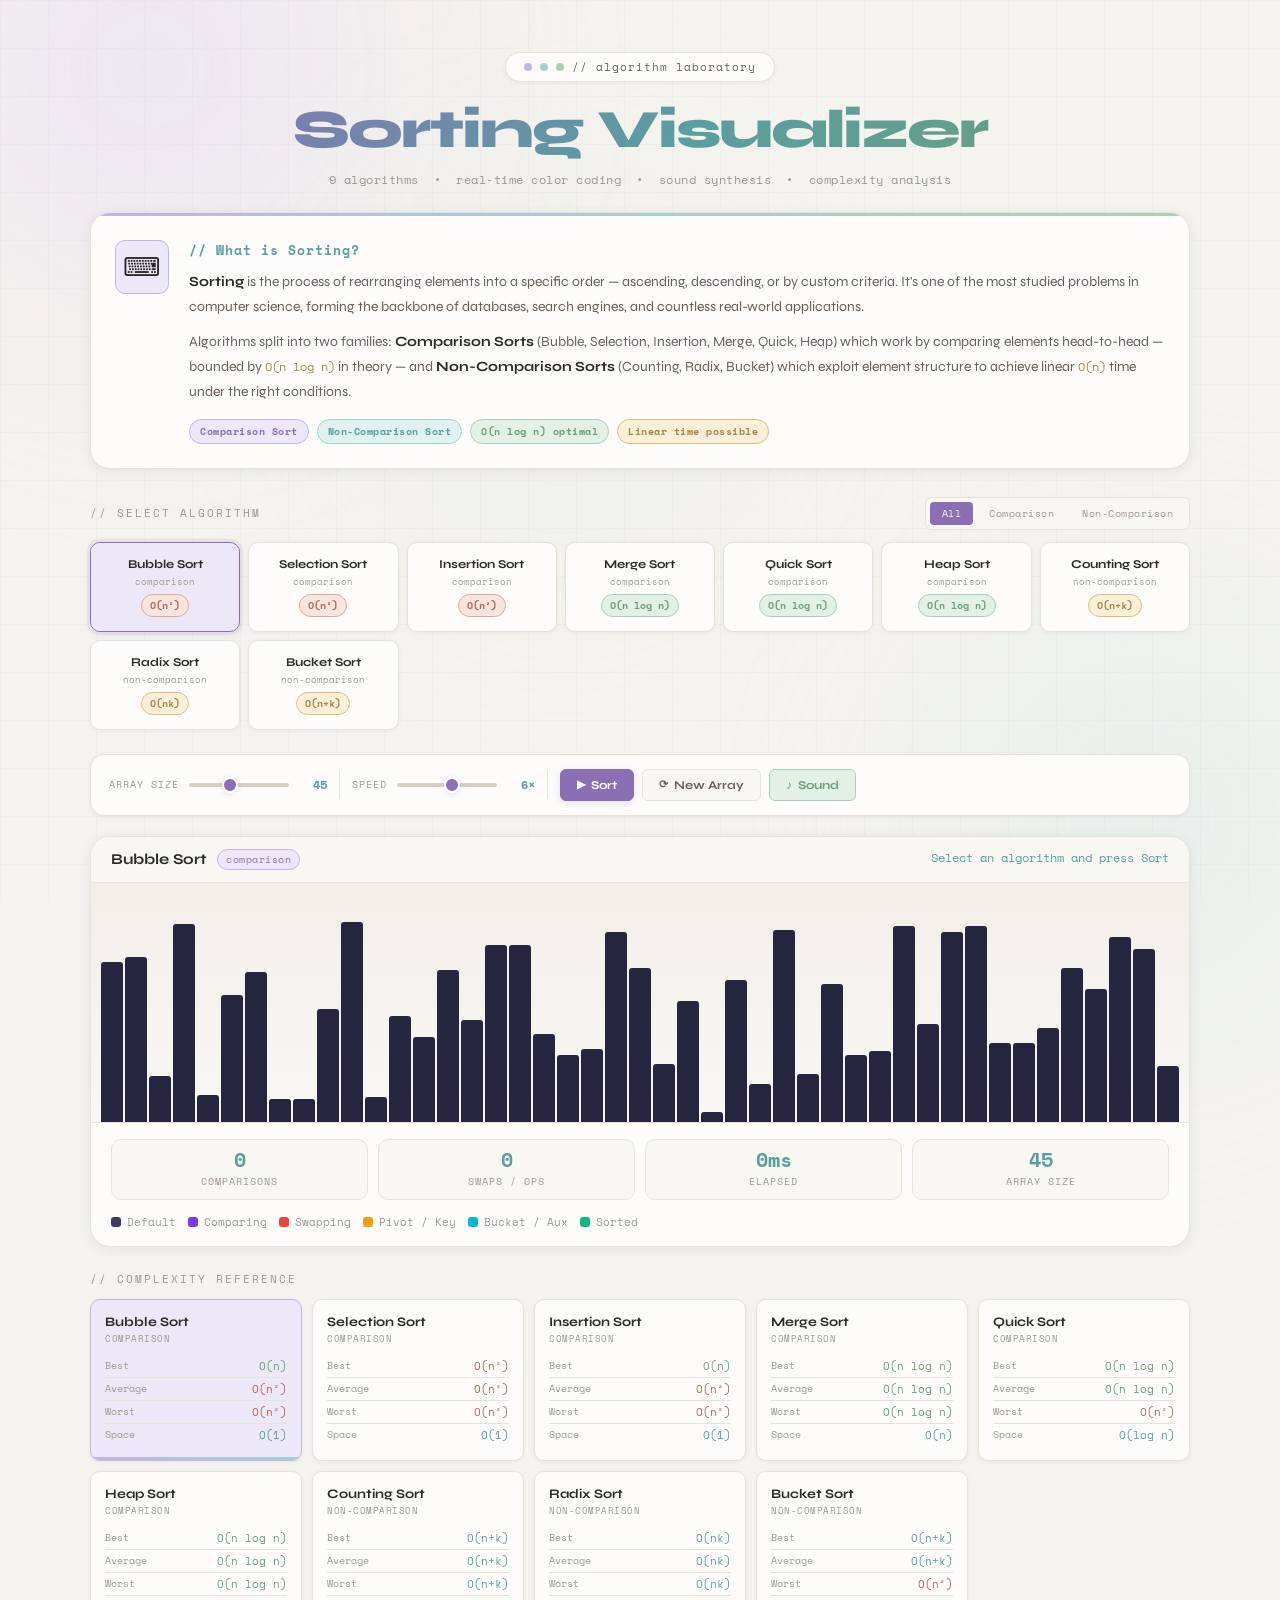
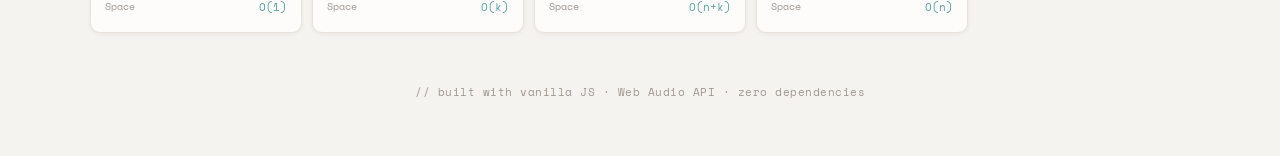
==== beginner/Sorting Visualizer/index.html @ 3b500857 "Refined sorting visualizer theme and updated algorithm theory section" ====
<!DOCTYPE html>
<html lang="en">
<head>
  <meta charset="UTF-8" />
  <meta name="viewport" content="width=device-width, initial-scale=1.0" />
  <title>Sorting Visualizer</title>
  <link rel="preconnect" href="https://fonts.googleapis.com" />
  <link rel="preconnect" href="https://fonts.gstatic.com" crossorigin />
  <link href="https://fonts.googleapis.com/css2?family=Space+Mono:ital,wght@0,400;0,700;1,400&family=Syne:wght@400;600;700;800&display=swap" rel="stylesheet" />
  <link rel="stylesheet" href="style.css" />
</head>
<body>

  <div class="bg-grid"></div>
  <div class="bg-glow glow-1"></div>
  <div class="bg-glow glow-2"></div>
  <div class="bg-glow glow-3"></div>

  <div id="app">

    <!-- HEADER -->
    <header class="header">
      <div class="header-eyebrow">
        <span class="dot dot-purple"></span>
        <span class="dot dot-cyan"></span>
        <span class="dot dot-green"></span>
        <span class="eyebrow-text">// algorithm laboratory</span>
      </div>
      <h1 class="header-title">Sorting Visualizer</h1>
      <p class="header-sub">9 algorithms &nbsp;&bull;&nbsp; real-time color coding &nbsp;&bull;&nbsp; sound synthesis &nbsp;&bull;&nbsp; complexity analysis</p>
    </header>

    <!-- INTRO CARD -->
    <section class="intro-card" id="introCard">
      <div class="intro-accent-bar"></div>
      <div class="intro-inner">
        <div class="intro-icon">⌨</div>
        <div class="intro-content">
          <h2 class="intro-title">// What is Sorting?</h2>
          <p class="intro-text">
            <strong>Sorting</strong> is the process of rearranging elements into a specific order — ascending, descending, or by custom criteria. It's one of the most studied problems in computer science, forming the backbone of databases, search engines, and countless real-world applications.
          </p>
          <p class="intro-text" style="margin-top:10px;">
            Algorithms split into two families: <strong class="text-purple">Comparison Sorts</strong> (Bubble, Selection, Insertion, Merge, Quick, Heap) which work by comparing elements head-to-head — bounded by <em>O(n log n)</em> in theory — and <strong class="text-cyan">Non-Comparison Sorts</strong> (Counting, Radix, Bucket) which exploit element structure to achieve linear <em>O(n)</em> time under the right conditions.
          </p>
          <div class="intro-tags">
            <span class="tag tag-purple">Comparison Sort</span>
            <span class="tag tag-cyan">Non-Comparison Sort</span>
            <span class="tag tag-green">O(n log n) optimal</span>
            <span class="tag tag-amber">Linear time possible</span>
          </div>
        </div>
      </div>
    </section>

    <!-- ALGORITHM SELECTOR -->
    <section class="section">
      <div class="section-header">
        <span class="section-label">// select algorithm</span>
        <div class="type-tabs">
          <button class="type-tab active" data-type="all">All</button>
          <button class="type-tab" data-type="comparison">Comparison</button>
          <button class="type-tab" data-type="non-comparison">Non-Comparison</button>
        </div>
      </div>
      <div class="algo-grid" id="algoGrid"></div>
    </section>

    <!-- CONTROLS -->
    <section class="controls-bar">
      <div class="control-group">
        <label class="control-label" for="sizeSlider">Array Size</label>
        <input type="range" id="sizeSlider" min="10" max="100" value="45" step="1" />
        <span class="control-val" id="sizeVal">45</span>
      </div>
      <div class="control-divider"></div>
      <div class="control-group">
        <label class="control-label" for="speedSlider">Speed</label>
        <input type="range" id="speedSlider" min="1" max="10" value="6" step="1" />
        <span class="control-val" id="speedVal">6×</span>
      </div>
      <div class="control-divider"></div>
      <div class="btn-group">
        <button class="btn btn-primary" id="sortBtn">
          <span class="btn-icon">▶</span> Sort
        </button>
        <button class="btn btn-secondary" id="genBtn">
          <span class="btn-icon">⟳</span> New Array
        </button>
        <button class="btn btn-stop" id="stopBtn" style="display:none">
          <span class="btn-icon">■</span> Stop
        </button>
        <button class="btn btn-sound on" id="soundBtn">
          <span id="soundIcon">♪</span> <span id="soundLabel">Sound</span>
        </button>
      </div>
    </section>

    <!-- VISUALIZER -->
    <section class="viz-section">
      <div class="viz-topbar">
        <div class="algo-display" id="algoDisplay">
          <span class="algo-display-name" id="algoDisplayName">Bubble Sort</span>
          <span class="algo-display-type" id="algoDisplayType">comparison</span>
        </div>
        <div class="status-bar" id="statusBar">Select an algorithm and press Sort</div>
      </div>

      <div class="viz-canvas-wrap">
        <div class="viz-canvas" id="vizCanvas"></div>
      </div>

      <div class="viz-footer">
        <div class="stats-row">
          <div class="stat-card">
            <div class="stat-val" id="compCount">0</div>
            <div class="stat-label">Comparisons</div>
          </div>
          <div class="stat-card">
            <div class="stat-val" id="swapCount">0</div>
            <div class="stat-label">Swaps / Ops</div>
          </div>
          <div class="stat-card">
            <div class="stat-val" id="timeEl">0ms</div>
            <div class="stat-label">Elapsed</div>
          </div>
          <div class="stat-card">
            <div class="stat-val" id="arraySizeEl">45</div>
            <div class="stat-label">Array Size</div>
          </div>
        </div>
        <div class="legend">
          <div class="legend-item"><span class="legend-dot" style="background:#3b3b5c"></span>Default</div>
          <div class="legend-item"><span class="legend-dot" style="background:#7c3aed"></span>Comparing</div>
          <div class="legend-item"><span class="legend-dot" style="background:#ef4444"></span>Swapping</div>
          <div class="legend-item"><span class="legend-dot" style="background:#f59e0b"></span>Pivot / Key</div>
          <div class="legend-item"><span class="legend-dot" style="background:#06b6d4"></span>Bucket / Aux</div>
          <div class="legend-item"><span class="legend-dot" style="background:#10b981"></span>Sorted</div>
        </div>
      </div>
    </section>

    <!-- COMPLEXITY PANEL -->
    <section class="section">
      <div class="section-header">
        <span class="section-label">// complexity reference</span>
      </div>
      <div class="complexity-grid" id="complexityGrid"></div>
    </section>

    <footer class="footer">
      <span class="footer-mono">// built with vanilla JS · Web Audio API · zero dependencies</span>
    </footer>

  </div>

  <script src="script.js"></script>
</body>
</html>
---- beginner/Sorting Visualizer/style.css ----
/* ============================================================
   SORTING VISUALIZER — style.css
   Pastel Professional — soft, airy, refined light theme
   Fonts: Syne (display) + Space Mono (code/data)
   ============================================================ */

/* ── Reset & Base ─────────────────────────────────────────── */
*, *::before, *::after { box-sizing: border-box; margin: 0; padding: 0; }

:root {
  /* Page backgrounds */
  --bg:       #f5f3ef;
  --surface:  #fdfcfb;
  --surface2: #f9f7f4;
  --surface3: #f2efe9;

  /* Borders */
  --border:   #e8e2da;
  --border2:  #d6cfc5;

  /* Pastel Purple — primary accent */
  --purple:       #8b6fb5;
  --purple-light: #ede8f8;
  --purple-mid:   #c4b3e3;
  --purple-dim:   rgba(139,111,181,0.10);
  --purple-glow:  rgba(139,111,181,0.20);

  /* Pastel Teal — info / status */
  --teal:         #5a9ea0;
  --teal-light:   #dff1f1;
  --teal-mid:     #a4d0d1;
  --teal-dim:     rgba(90,158,160,0.10);

  /* Pastel Sage — sorted / success */
  --sage:         #6d9e7a;
  --sage-light:   #e3f0e6;
  --sage-mid:     #aacfb3;
  --sage-dim:     rgba(109,158,122,0.10);

  /* Pastel Amber — pivot / key */
  --amber:        #a8854c;
  --amber-light:  #fbefd8;
  --amber-mid:    #d9bc88;
  --amber-dim:    rgba(168,133,76,0.10);

  /* Pastel Rose — swap / warning */
  --rose:         #b8697a;
  --rose-light:   #fce6eb;
  --rose-mid:     #dbaab4;
  --rose-dim:     rgba(184,105,122,0.10);

  /* Pastel Coral — worst case / stop */
  --coral:        #b06858;
  --coral-light:  #fae4df;
  --coral-mid:    #d9a89f;
  --coral-dim:    rgba(176,104,88,0.10);

  /* Bar colors — all desaturated pastels */
  --bar-default:  #cec8bf;
  --bar-compare:  #ab96d6;   /* soft lavender */
  --bar-swap:     #d4899a;   /* dusty rose */
  --bar-pivot:    #c9a668;   /* warm sand gold */
  --bar-bucket:   #76b8ba;   /* soft teal */
  --bar-sorted:   #85bb96;   /* sage green */

  /* Typography */
  --text:     #2d2926;
  --text2:    #6b5f57;
  --text3:    #a09690;

  --font-display: 'Syne', sans-serif;
  --font-mono:    'Space Mono', monospace;

  --radius-sm: 6px;
  --radius-md: 10px;
  --radius-lg: 14px;
  --radius-xl: 20px;

  --shadow-sm: 0 1px 4px rgba(45,41,38,0.06), 0 0 1px rgba(45,41,38,0.04);
  --shadow-md: 0 2px 12px rgba(45,41,38,0.08), 0 0 1px rgba(45,41,38,0.04);
  --shadow-lg: 0 4px 24px rgba(45,41,38,0.10), 0 0 1px rgba(45,41,38,0.04);
}

html { scroll-behavior: smooth; }

body {
  background: var(--bg);
  color: var(--text);
  font-family: var(--font-display);
  min-height: 100vh;
  overflow-x: hidden;
  position: relative;
}

/* ── Soft Background Wash ─────────────────────────────────── */
.bg-grid {
  position: fixed; inset: 0; pointer-events: none; z-index: 0;
  background-image:
    linear-gradient(rgba(139,111,181,0.04) 1px, transparent 1px),
    linear-gradient(90deg, rgba(139,111,181,0.04) 1px, transparent 1px);
  background-size: 48px 48px;
}
.bg-glow {
  position: fixed; border-radius: 50%; pointer-events: none; z-index: 0;
  filter: blur(110px);
}
.glow-1 { width: 700px; height: 700px; top: -280px; left: -200px;    background: radial-gradient(circle, #ddd4f2, transparent 65%); opacity: 0.55; }
.glow-2 { width: 600px; height: 600px; bottom: -220px; right: -160px; background: radial-gradient(circle, #c8e9ea, transparent 65%); opacity: 0.45; }
.glow-3 { width: 500px; height: 500px; top: 42%; left: 44%; transform: translate(-50%,-50%); background: radial-gradient(circle, #d8ecdf, transparent 65%); opacity: 0.35; }

/* ── App Container ────────────────────────────────────────── */
#app {
  position: relative; z-index: 1;
  max-width: 1140px;
  margin: 0 auto;
  padding: 24px 20px 48px;
}

/* ── Header ───────────────────────────────────────────────── */
.header { text-align: center; padding: 28px 0 24px; }

.header-eyebrow {
  display: inline-flex; align-items: center; gap: 8px;
  margin-bottom: 18px;
  padding: 6px 18px;
  background: var(--surface);
  border: 1px solid var(--border);
  border-radius: 100px;
  font-family: var(--font-mono);
  font-size: 11px;
  color: var(--text3);
  letter-spacing: 1px;
  box-shadow: var(--shadow-sm);
}
.dot { width: 8px; height: 8px; border-radius: 50%; }
.dot-purple { background: var(--purple-mid); }
.dot-cyan   { background: var(--teal-mid); }
.dot-green  { background: var(--sage-mid); }
.eyebrow-text { color: var(--text2); }

.header-title {
  font-size: clamp(30px, 5vw, 54px);
  font-weight: 800;
  letter-spacing: -2px;
  background: linear-gradient(135deg, #8b6fb5 0%, #5a9ea0 55%, #6d9e7a 100%);
  -webkit-background-clip: text;
  -webkit-text-fill-color: transparent;
  background-clip: text;
  line-height: 1.1;
  margin-bottom: 12px;
}
.header-sub {
  color: var(--text3);
  font-family: var(--font-mono);
  font-size: 12px;
  letter-spacing: 0.5px;
}

/* ── Intro Card ───────────────────────────────────────────── */
.intro-card {
  background: var(--surface);
  border: 1px solid var(--border);
  border-radius: var(--radius-xl);
  margin-bottom: 28px;
  overflow: hidden;
  box-shadow: var(--shadow-md);
}
.intro-accent-bar {
  height: 3px;
  background: linear-gradient(90deg, var(--purple-mid), var(--teal-mid), var(--sage-mid));
}
.intro-inner {
  display: flex; gap: 20px; padding: 24px;
  align-items: flex-start;
}
.intro-icon {
  font-size: 26px; flex-shrink: 0;
  width: 54px; height: 54px;
  display: flex; align-items: center; justify-content: center;
  background: var(--purple-light);
  border: 1px solid var(--purple-mid);
  border-radius: var(--radius-md);
}
.intro-content { flex: 1; }
.intro-title {
  font-family: var(--font-mono);
  font-size: 13px;
  color: var(--teal);
  margin-bottom: 10px;
  letter-spacing: 1px;
}
.intro-text {
  font-size: 14px;
  color: var(--text2);
  line-height: 1.78;
}
.intro-text strong { color: var(--text); }
.text-purple { color: var(--purple); }
.text-cyan   { color: var(--teal); }
em {
  color: var(--amber);
  font-style: normal;
  font-family: var(--font-mono);
  font-size: 12px;
}
.intro-tags {
  display: flex; flex-wrap: wrap; gap: 8px;
  margin-top: 14px;
}
.tag {
  font-family: var(--font-mono);
  font-size: 10px;
  padding: 4px 10px;
  border-radius: 100px;
  border: 1px solid;
  font-weight: 700;
  letter-spacing: 0.5px;
}
.tag-purple { color: var(--purple); border-color: var(--purple-mid); background: var(--purple-light); }
.tag-cyan   { color: var(--teal);   border-color: var(--teal-mid);   background: var(--teal-light); }
.tag-green  { color: var(--sage);   border-color: var(--sage-mid);   background: var(--sage-light); }
.tag-amber  { color: var(--amber);  border-color: var(--amber-mid);  background: var(--amber-light); }

/* ── Section ──────────────────────────────────────────────── */
.section { margin-bottom: 24px; }
.section-header {
  display: flex;
  justify-content: space-between;
  align-items: center;
  margin-bottom: 12px;
  flex-wrap: wrap;
  gap: 8px;
}
.section-label {
  font-family: var(--font-mono);
  font-size: 11px;
  color: var(--text3);
  text-transform: uppercase;
  letter-spacing: 2px;
}

/* ── Type Tabs ─────────────────────────────────────────────── */
.type-tabs {
  display: flex; gap: 4px;
  background: var(--surface2);
  padding: 4px;
  border-radius: var(--radius-sm);
  border: 1px solid var(--border);
}
.type-tab {
  font-family: var(--font-mono);
  font-size: 10px;
  padding: 4px 12px;
  border: none;
  border-radius: 4px;
  background: transparent;
  color: var(--text3);
  cursor: pointer;
  transition: all 0.2s;
  letter-spacing: 0.5px;
}
.type-tab.active { background: var(--purple); color: white; }
.type-tab:hover:not(.active) { color: var(--text2); background: var(--surface3); }

/* ── Algorithm Grid ───────────────────────────────────────── */
.algo-grid {
  display: grid;
  grid-template-columns: repeat(auto-fill, minmax(140px, 1fr));
  gap: 8px;
}
.algo-btn {
  background: var(--surface);
  border: 1px solid var(--border);
  border-radius: var(--radius-md);
  padding: 14px 12px;
  cursor: pointer;
  text-align: center;
  transition: all 0.2s;
  position: relative;
  overflow: hidden;
  font-family: var(--font-display);
  box-shadow: var(--shadow-sm);
}
.algo-btn::before {
  content: '';
  position: absolute; inset: 0;
  background: linear-gradient(135deg, var(--purple-light), transparent);
  opacity: 0;
  transition: opacity 0.2s;
}
.algo-btn:hover {
  border-color: var(--purple-mid);
  transform: translateY(-2px);
  box-shadow: var(--shadow-md);
}
.algo-btn:hover::before { opacity: 1; }
.algo-btn.active {
  border-color: var(--purple);
  background: var(--purple-light);
  box-shadow: 0 0 0 3px var(--purple-dim), var(--shadow-md);
}
.algo-btn.active::before { opacity: 1; }
.algo-btn.hidden { display: none; }

.algo-btn-name {
  display: block;
  font-size: 12px; font-weight: 700;
  color: var(--text);
  margin-bottom: 4px;
  position: relative;
}
.algo-btn-type {
  display: block;
  font-family: var(--font-mono);
  font-size: 9px; color: var(--text3);
  margin-bottom: 6px;
  position: relative;
}
.complexity-badge {
  display: inline-block;
  font-family: var(--font-mono);
  font-size: 10px; font-weight: 700;
  padding: 3px 8px;
  border-radius: 100px;
  border: 1px solid;
  position: relative;
}
.cb-n2    { color: var(--coral);  border-color: var(--coral-mid);  background: var(--coral-light); }
.cb-nlogn { color: var(--sage);   border-color: var(--sage-mid);   background: var(--sage-light); }
.cb-n     { color: var(--teal);   border-color: var(--teal-mid);   background: var(--teal-light); }
.cb-nk    { color: var(--amber);  border-color: var(--amber-mid);  background: var(--amber-light); }

/* ── Controls Bar ─────────────────────────────────────────── */
.controls-bar {
  display: flex;
  align-items: center;
  flex-wrap: wrap;
  gap: 12px;
  background: var(--surface);
  border: 1px solid var(--border);
  border-radius: var(--radius-lg);
  padding: 14px 18px;
  margin-bottom: 20px;
  box-shadow: var(--shadow-sm);
}
.control-group { display: flex; align-items: center; gap: 10px; }
.control-label {
  font-family: var(--font-mono);
  font-size: 10px; color: var(--text3);
  letter-spacing: 1px; text-transform: uppercase; white-space: nowrap;
}
.control-val {
  font-family: var(--font-mono);
  font-size: 12px; font-weight: 700;
  color: var(--teal); min-width: 28px; text-align: right;
}
.control-divider { width: 1px; height: 28px; background: var(--border); flex-shrink: 0; }

/* Range inputs */
input[type="range"] {
  -webkit-appearance: none; appearance: none;
  height: 4px;
  background: var(--border2);
  border-radius: 2px; outline: none;
  width: 100px; cursor: pointer;
}
input[type="range"]::-webkit-slider-thumb {
  -webkit-appearance: none; appearance: none;
  width: 16px; height: 16px; border-radius: 50%;
  background: var(--purple);
  border: 2px solid white;
  box-shadow: 0 1px 6px var(--purple-glow);
  cursor: pointer; transition: transform 0.15s;
}
input[type="range"]::-webkit-slider-thumb:hover { transform: scale(1.2); }
input[type="range"]::-moz-range-thumb {
  width: 16px; height: 16px;
  border-radius: 50%; border: 2px solid white;
  background: var(--purple); cursor: pointer;
}

/* Buttons */
.btn-group { display: flex; gap: 8px; flex-wrap: wrap; }
.btn {
  display: inline-flex; align-items: center; gap: 6px;
  padding: 8px 16px;
  border-radius: var(--radius-sm);
  border: 1px solid var(--border2);
  font-family: var(--font-display);
  font-weight: 700; font-size: 12px;
  cursor: pointer; transition: all 0.15s;
  white-space: nowrap;
}
.btn-icon { font-size: 11px; }

.btn-primary {
  background: var(--purple); color: white;
  border-color: var(--purple);
  box-shadow: 0 2px 8px var(--purple-glow);
}
.btn-primary:hover { background: #7a60a8; transform: translateY(-1px); box-shadow: 0 4px 14px var(--purple-glow); }
.btn-primary:active { transform: scale(0.97); }
.btn-primary:disabled { opacity: 0.4; cursor: not-allowed; transform: none; box-shadow: none; }

.btn-secondary { background: var(--surface2); color: var(--text2); border-color: var(--border); }
.btn-secondary:hover { color: var(--text); border-color: var(--border2); background: var(--surface3); }
.btn-secondary:disabled { opacity: 0.4; cursor: not-allowed; }

.btn-stop {
  background: var(--coral-light); color: var(--coral); border-color: var(--coral-mid);
}
.btn-stop:hover { background: var(--coral-mid); color: white; }

.btn-sound { background: var(--surface2); color: var(--text3); border-color: var(--border); }
.btn-sound.on { color: var(--sage); border-color: var(--sage-mid); background: var(--sage-light); }

/* ── Visualizer Section ───────────────────────────────────── */
.viz-section {
  background: var(--surface);
  border: 1px solid var(--border);
  border-radius: var(--radius-xl);
  overflow: hidden; margin-bottom: 24px;
  box-shadow: var(--shadow-md);
}
.viz-topbar {
  display: flex;
  justify-content: space-between; align-items: center;
  padding: 12px 20px;
  border-bottom: 1px solid var(--border);
  flex-wrap: wrap; gap: 8px;
  background: var(--surface2);
}
.algo-display { display: flex; align-items: center; gap: 10px; }
.algo-display-name { font-size: 15px; font-weight: 700; color: var(--text); }
.algo-display-type {
  font-family: var(--font-mono); font-size: 10px;
  color: var(--purple); background: var(--purple-light);
  border: 1px solid var(--purple-mid);
  padding: 2px 8px; border-radius: 100px; letter-spacing: 0.5px;
}
.status-bar {
  font-family: var(--font-mono); font-size: 12px;
  color: var(--teal); min-height: 20px; text-align: right;
}

.viz-canvas-wrap {
  padding: 20px 20px 0;
  background: linear-gradient(to bottom, var(--surface3), var(--surface2));
  border-bottom: 1px solid var(--border);
  min-height: 240px;
  display: flex; align-items: flex-end;
}
.viz-canvas {
  display: flex; align-items: flex-end;
  justify-content: center; gap: 2px;
  height: 200px; width: 100%; padding: 0 4px;
}
.bar {
  border-radius: 3px 3px 0 0; flex-shrink: 0;
  transition: height 0.04s ease, background-color 0.05s ease;
  min-width: 2px;
}

.viz-footer { padding: 16px 20px; }

.stats-row { display: flex; gap: 10px; margin-bottom: 14px; flex-wrap: wrap; }
.stat-card {
  background: var(--surface2); border: 1px solid var(--border);
  border-radius: var(--radius-md); padding: 10px 16px;
  text-align: center; min-width: 90px; flex: 1;
}
.stat-val {
  font-family: var(--font-mono); font-size: 20px; font-weight: 700;
  color: var(--teal); line-height: 1; margin-bottom: 4px;
}
.stat-label {
  font-size: 10px; color: var(--text3);
  text-transform: uppercase; letter-spacing: 1px;
  font-family: var(--font-mono);
}

.legend { display: flex; flex-wrap: wrap; gap: 12px; }
.legend-item {
  display: flex; align-items: center; gap: 6px;
  font-family: var(--font-mono); font-size: 11px; color: var(--text3);
}
.legend-dot { width: 10px; height: 10px; border-radius: 3px; flex-shrink: 0; }

/* ── Complexity Grid ──────────────────────────────────────── */
.complexity-grid {
  display: grid;
  grid-template-columns: repeat(auto-fill, minmax(200px, 1fr));
  gap: 10px;
}
.cp-card {
  background: var(--surface); border: 1px solid var(--border);
  border-radius: var(--radius-md); padding: 14px;
  transition: all 0.2s; position: relative; overflow: hidden;
  box-shadow: var(--shadow-sm); cursor: pointer;
}
.cp-card::after {
  content: ''; position: absolute; bottom: 0; left: 0; right: 0; height: 3px;
  background: linear-gradient(90deg, var(--purple-mid), var(--teal-mid));
  opacity: 0; transition: opacity 0.2s;
}
.cp-card:hover { border-color: var(--border2); box-shadow: var(--shadow-md); transform: translateY(-1px); }
.cp-card:hover::after { opacity: 1; }
.cp-card.cp-active { border-color: var(--purple-mid); background: var(--purple-light); }
.cp-card.cp-active::after { opacity: 1; }

.cp-algo-name { font-size: 13px; font-weight: 700; color: var(--text); margin-bottom: 2px; }
.cp-algo-type {
  font-family: var(--font-mono); font-size: 9px; color: var(--text3);
  margin-bottom: 10px; letter-spacing: 0.5px; text-transform: uppercase;
}
.cp-row {
  display: flex; justify-content: space-between; align-items: center;
  font-family: var(--font-mono); font-size: 11px;
  padding: 3px 0; border-bottom: 1px solid var(--border);
}
.cp-row:last-child { border-bottom: none; }
.cp-key  { color: var(--text3); font-size: 10px; }
.cp-good { color: var(--sage); }
.cp-mid  { color: var(--amber); }
.cp-bad  { color: var(--coral); }
.cp-blue { color: var(--teal); }

/* ── Footer ───────────────────────────────────────────────── */
.footer { text-align: center; padding: 24px 0 8px; }
.footer-mono { font-family: var(--font-mono); font-size: 11px; color: var(--text3); letter-spacing: 0.5px; }

/* ── Scrollbar ────────────────────────────────────────────── */
::-webkit-scrollbar { width: 6px; }
::-webkit-scrollbar-track { background: var(--bg); }
::-webkit-scrollbar-thumb { background: var(--border2); border-radius: 3px; }
::-webkit-scrollbar-thumb:hover { background: var(--purple-mid); }

/* ── Page-in Animations ───────────────────────────────────── */
@keyframes fadeSlideUp {
  from { opacity: 0; transform: translateY(14px); }
  to   { opacity: 1; transform: translateY(0); }
}
#app > * { animation: fadeSlideUp 0.45s ease both; }
#app > *:nth-child(1) { animation-delay: 0.05s; }
#app > *:nth-child(2) { animation-delay: 0.10s; }
#app > *:nth-child(3) { animation-delay: 0.15s; }
#app > *:nth-child(4) { animation-delay: 0.20s; }
#app > *:nth-child(5) { animation-delay: 0.25s; }
#app > *:nth-child(6) { animation-delay: 0.30s; }
#app > *:nth-child(7) { animation-delay: 0.35s; }

/* ── Responsive ───────────────────────────────────────────── */
@media (max-width: 640px) {
  .intro-inner { flex-direction: column; }
  .controls-bar { gap: 10px; }
  .control-divider { display: none; }
  .viz-canvas { height: 150px; }
  .stats-row { gap: 6px; }
  .stat-card { min-width: 60px; padding: 8px; }
  .stat-val { font-size: 15px; }
  .complexity-grid { grid-template-columns: repeat(auto-fill, minmax(160px, 1fr)); }
  .algo-grid { grid-template-columns: repeat(auto-fill, minmax(120px, 1fr)); }
}
@media (max-width: 400px) { input[type="range"] { width: 70px; } }
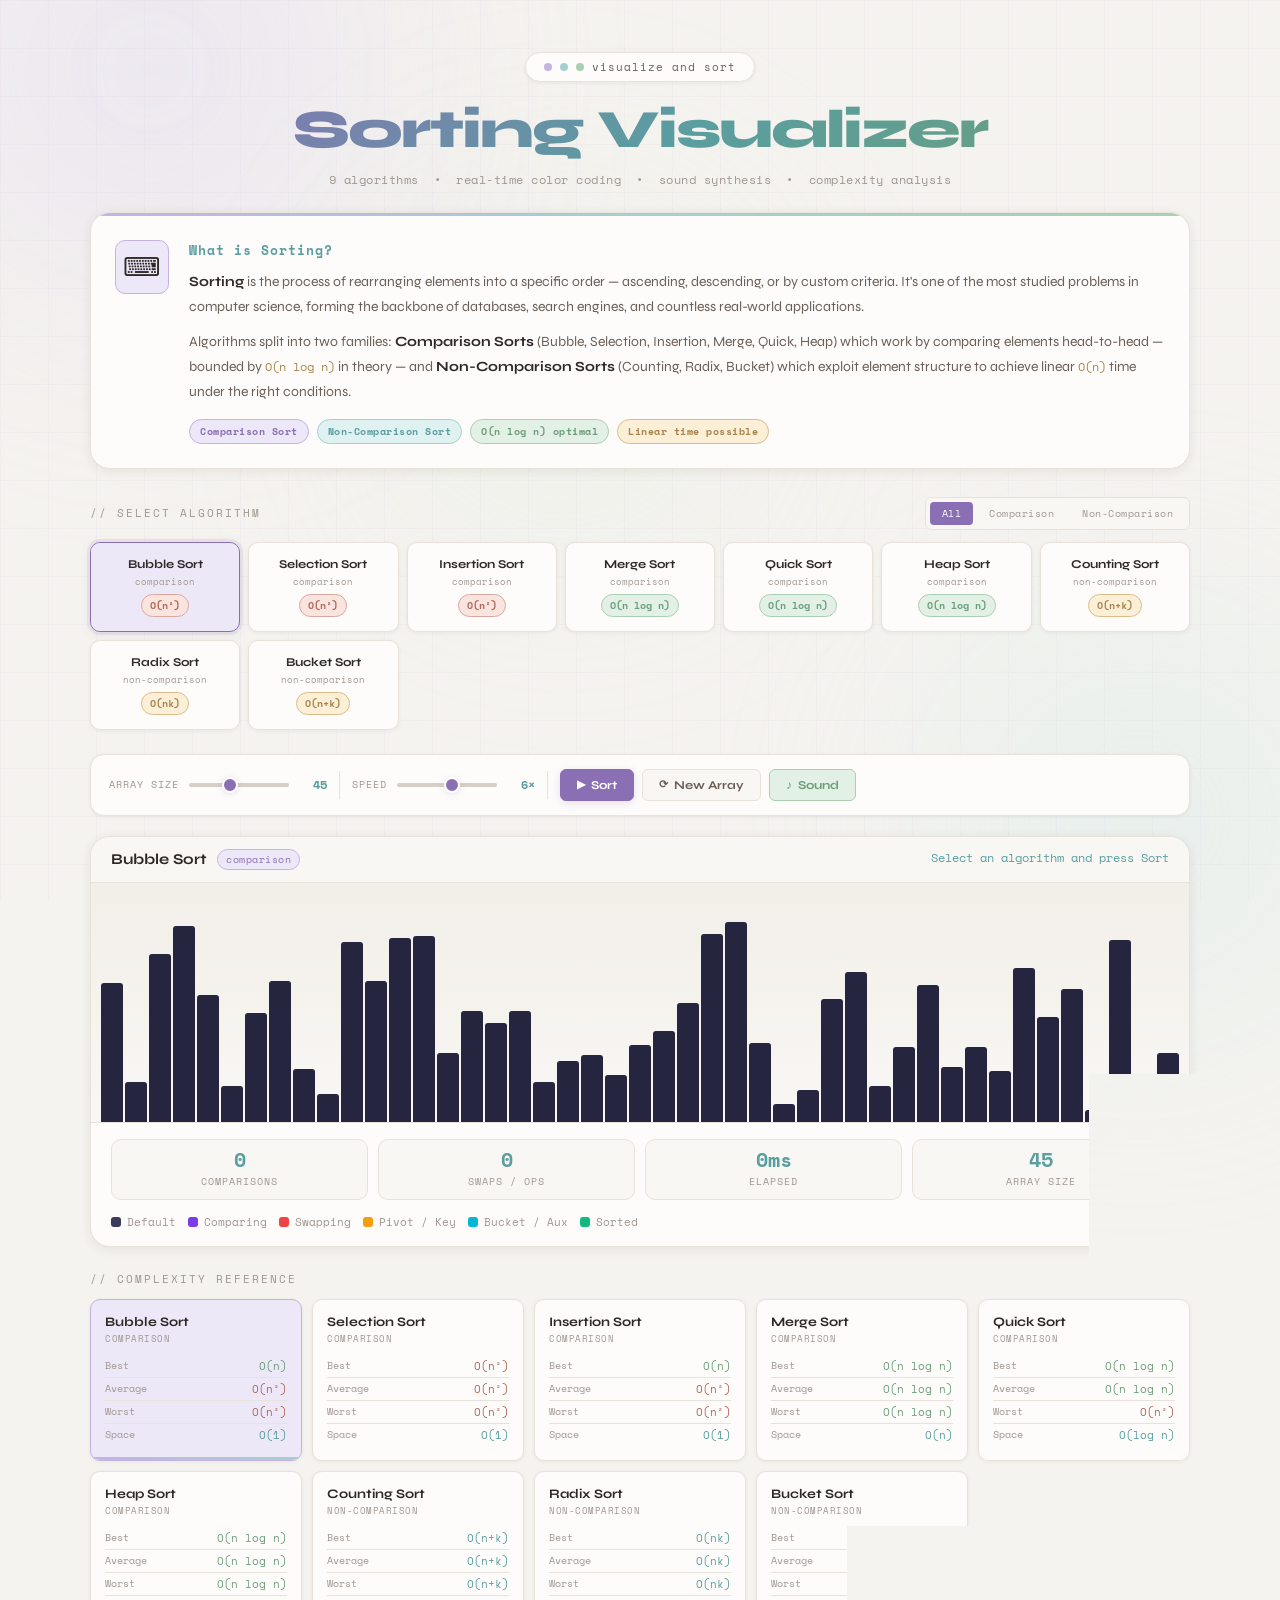
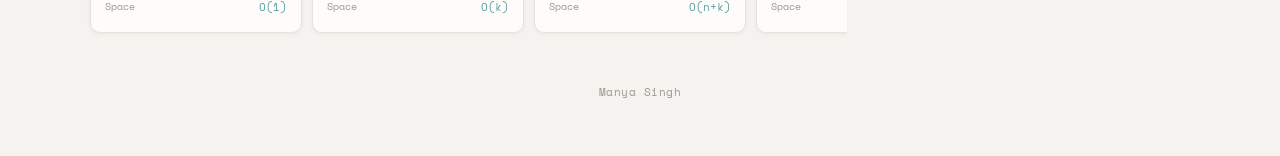
==== commit 8a0ca57a: "Fixed weather API rendering and added 5-day forecast" ====
--- a/beginner/Sorting Visualizer/index.html
+++ b/beginner/Sorting Visualizer/index.html
@@ -24,7 +24,7 @@
         <span class="dot dot-purple"></span>
         <span class="dot dot-cyan"></span>
         <span class="dot dot-green"></span>
-        <span class="eyebrow-text">// algorithm laboratory</span>
+        <span class="eyebrow-text">visualize and sort</span>
       </div>
       <h1 class="header-title">Sorting Visualizer</h1>
       <p class="header-sub">9 algorithms &nbsp;&bull;&nbsp; real-time color coding &nbsp;&bull;&nbsp; sound synthesis &nbsp;&bull;&nbsp; complexity analysis</p>
@@ -36,7 +36,7 @@
       <div class="intro-inner">
         <div class="intro-icon">⌨</div>
         <div class="intro-content">
-          <h2 class="intro-title">// What is Sorting?</h2>
+          <h2 class="intro-title">What is Sorting?</h2>
           <p class="intro-text">
             <strong>Sorting</strong> is the process of rearranging elements into a specific order — ascending, descending, or by custom criteria. It's one of the most studied problems in computer science, forming the backbone of databases, search engines, and countless real-world applications.
           </p>
@@ -149,7 +149,7 @@
     </section>
 
     <footer class="footer">
-      <span class="footer-mono">// built with vanilla JS · Web Audio API · zero dependencies</span>
+      <span class="footer-mono">Manya Singh</span>
     </footer>
 
   </div>
